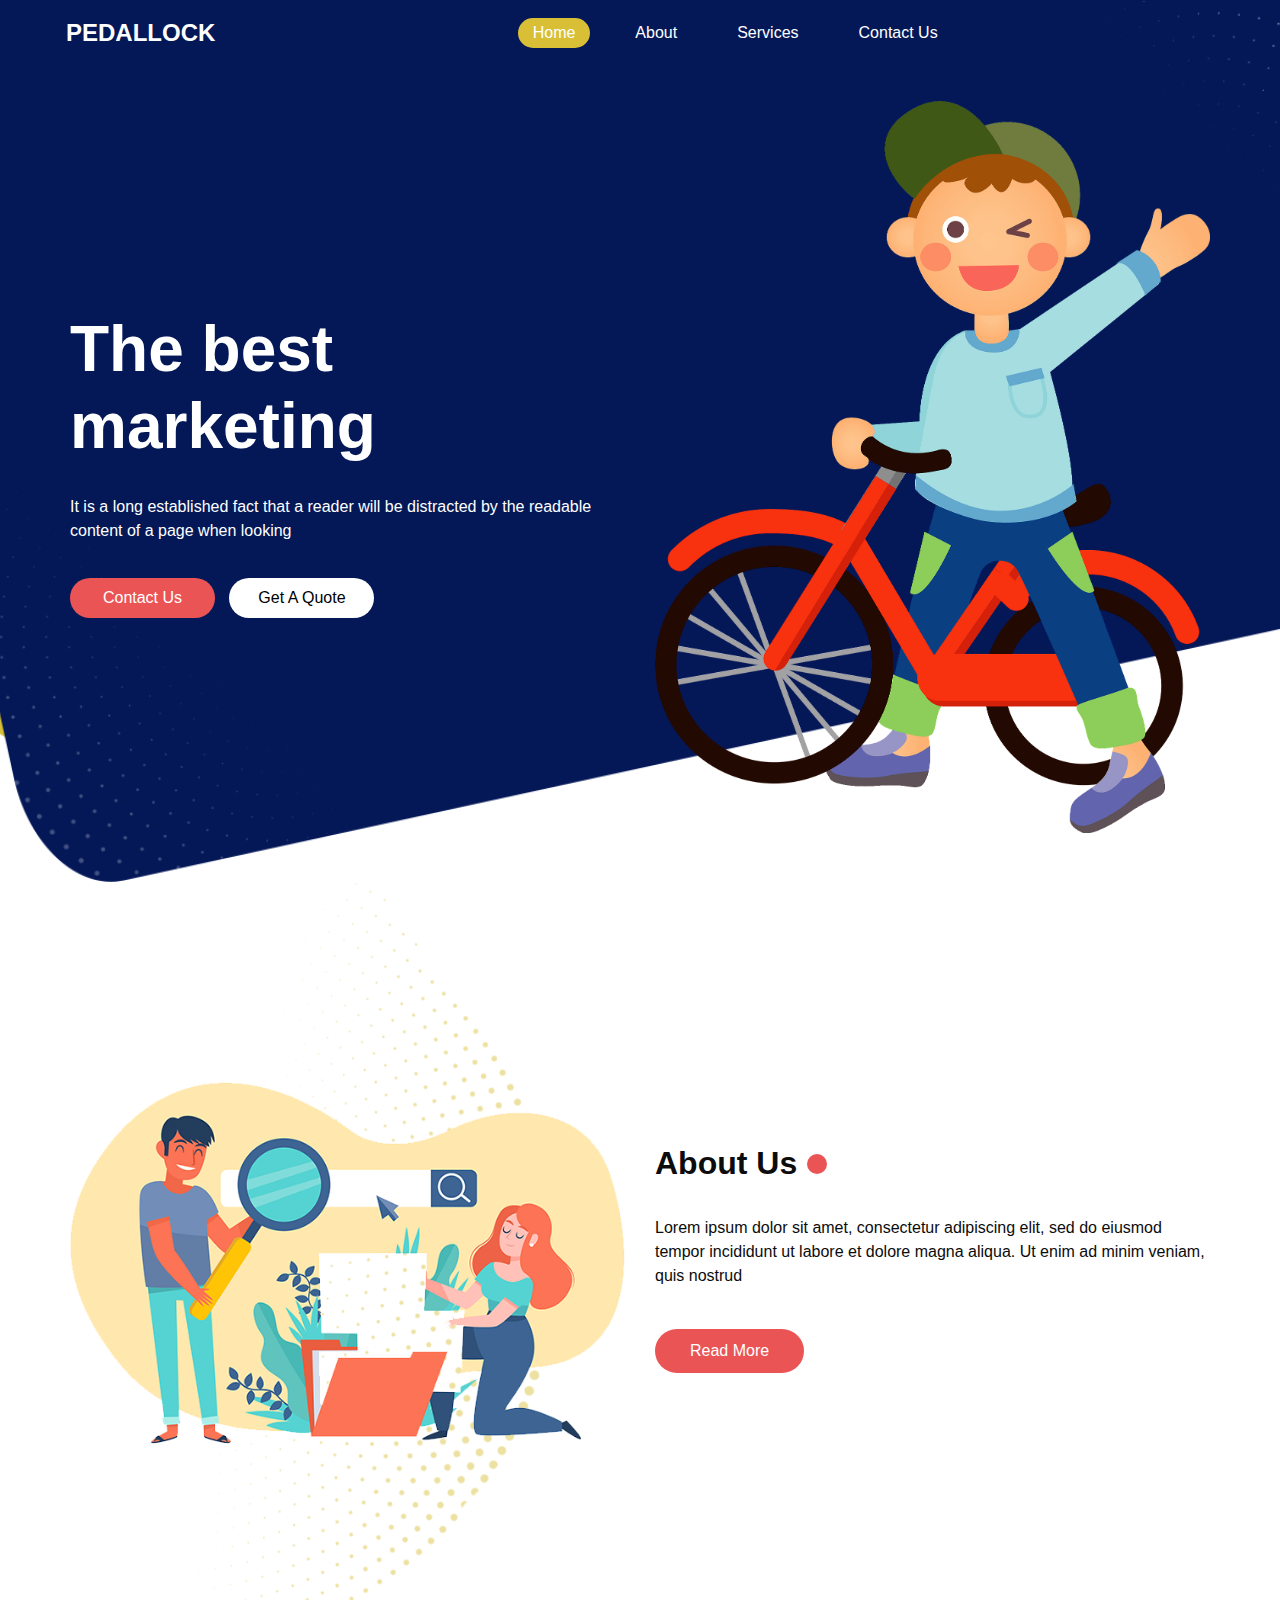
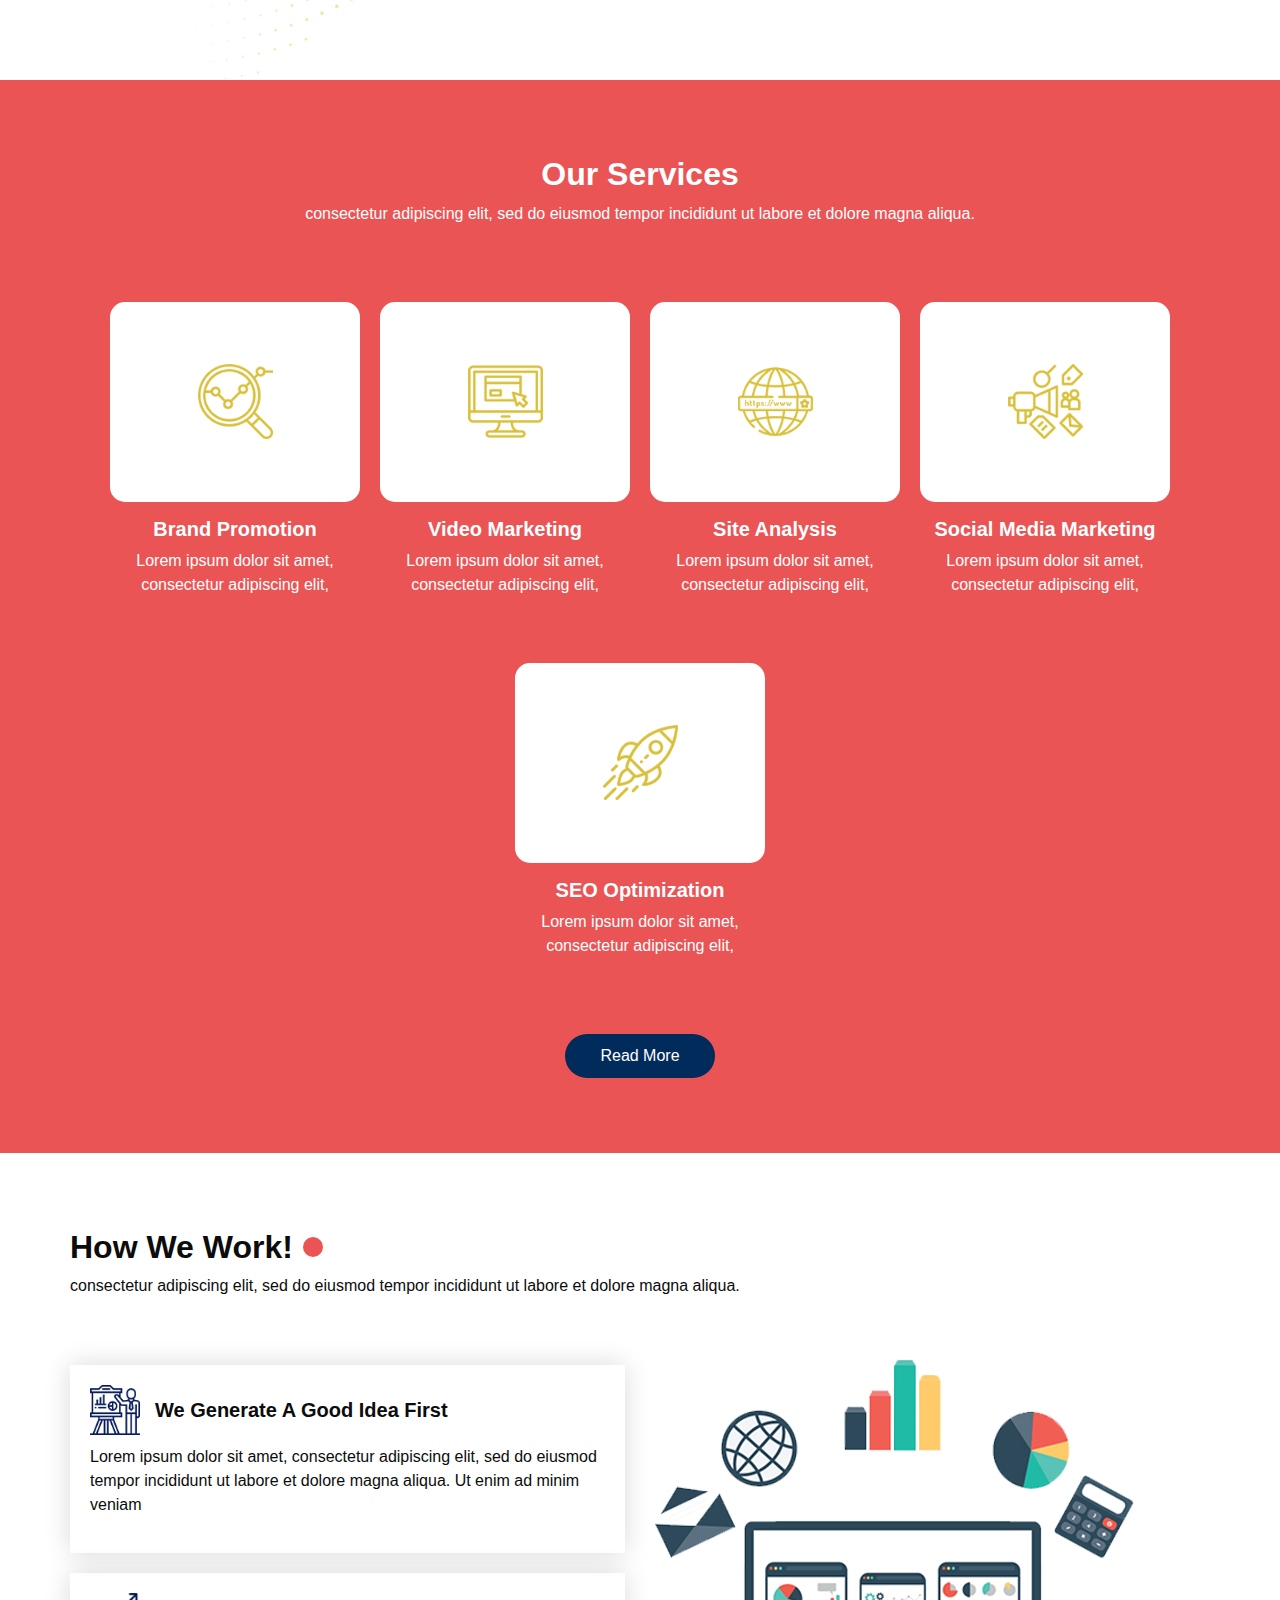
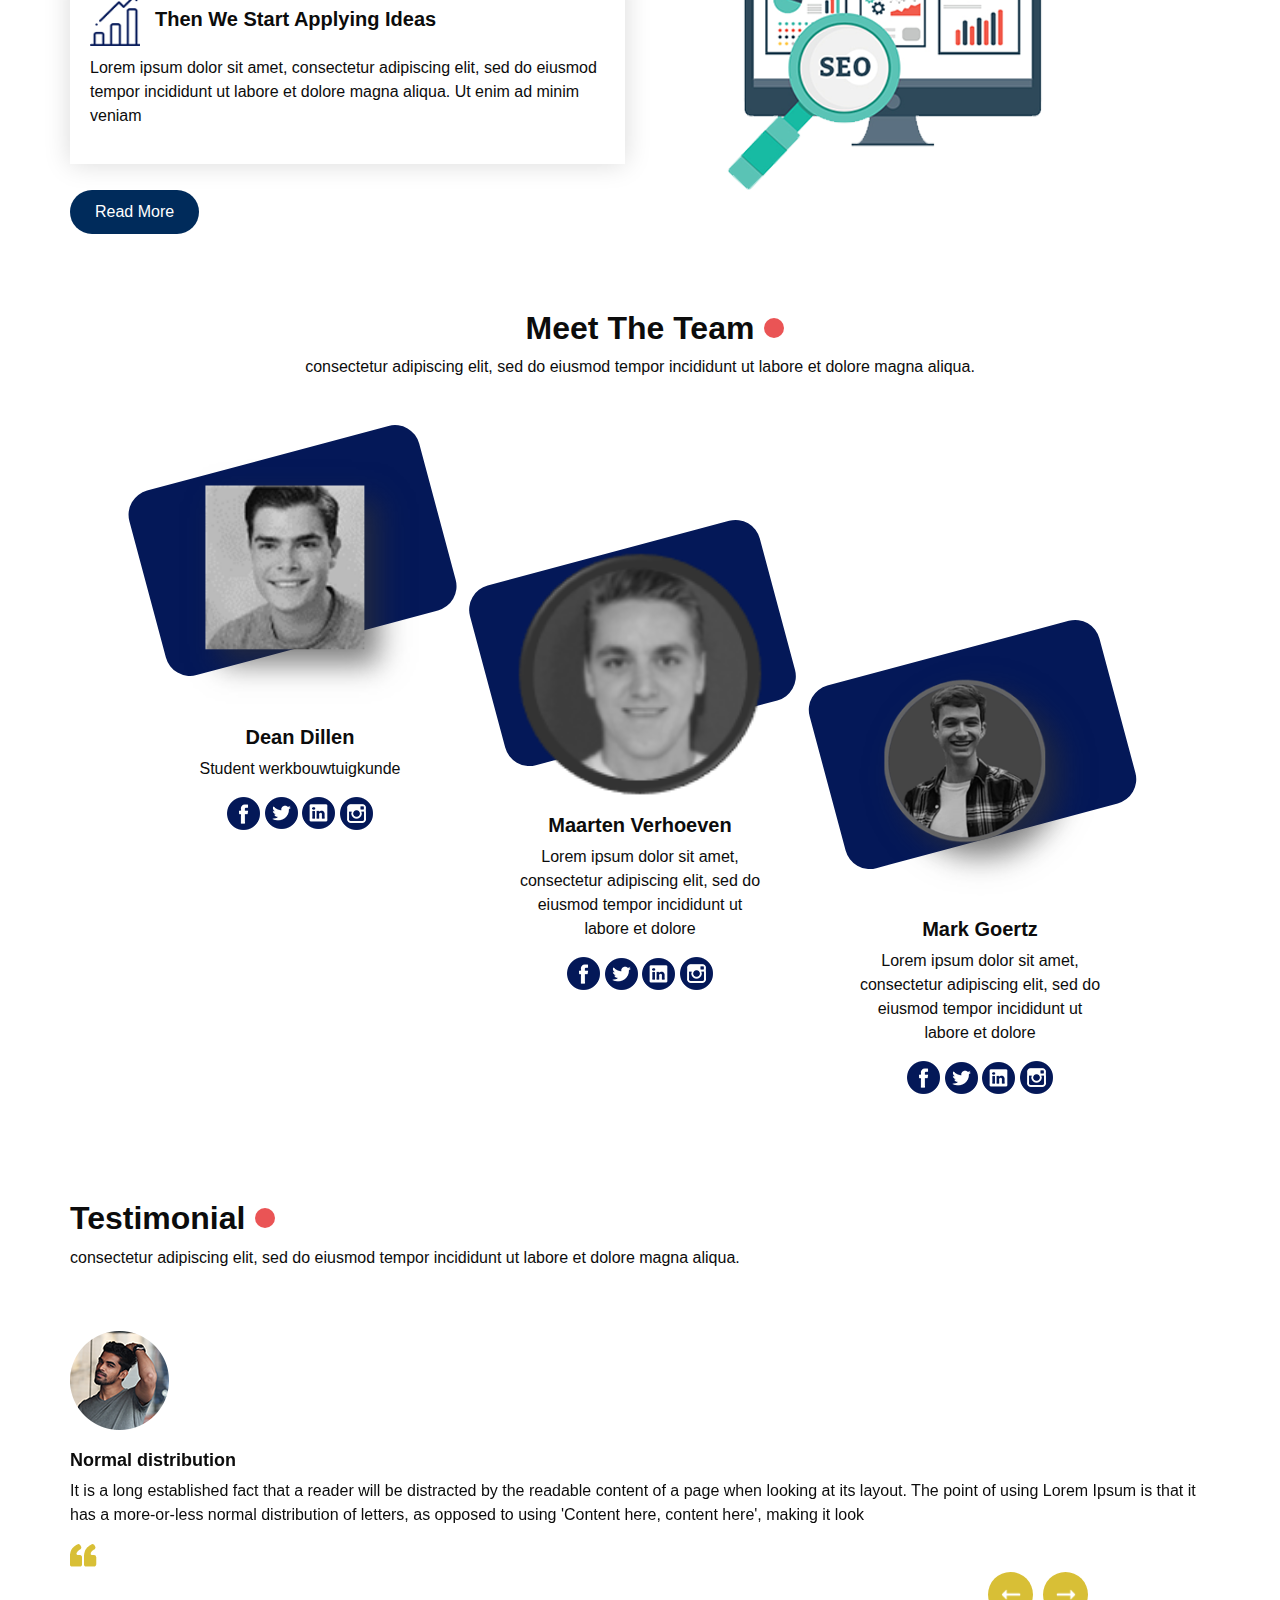
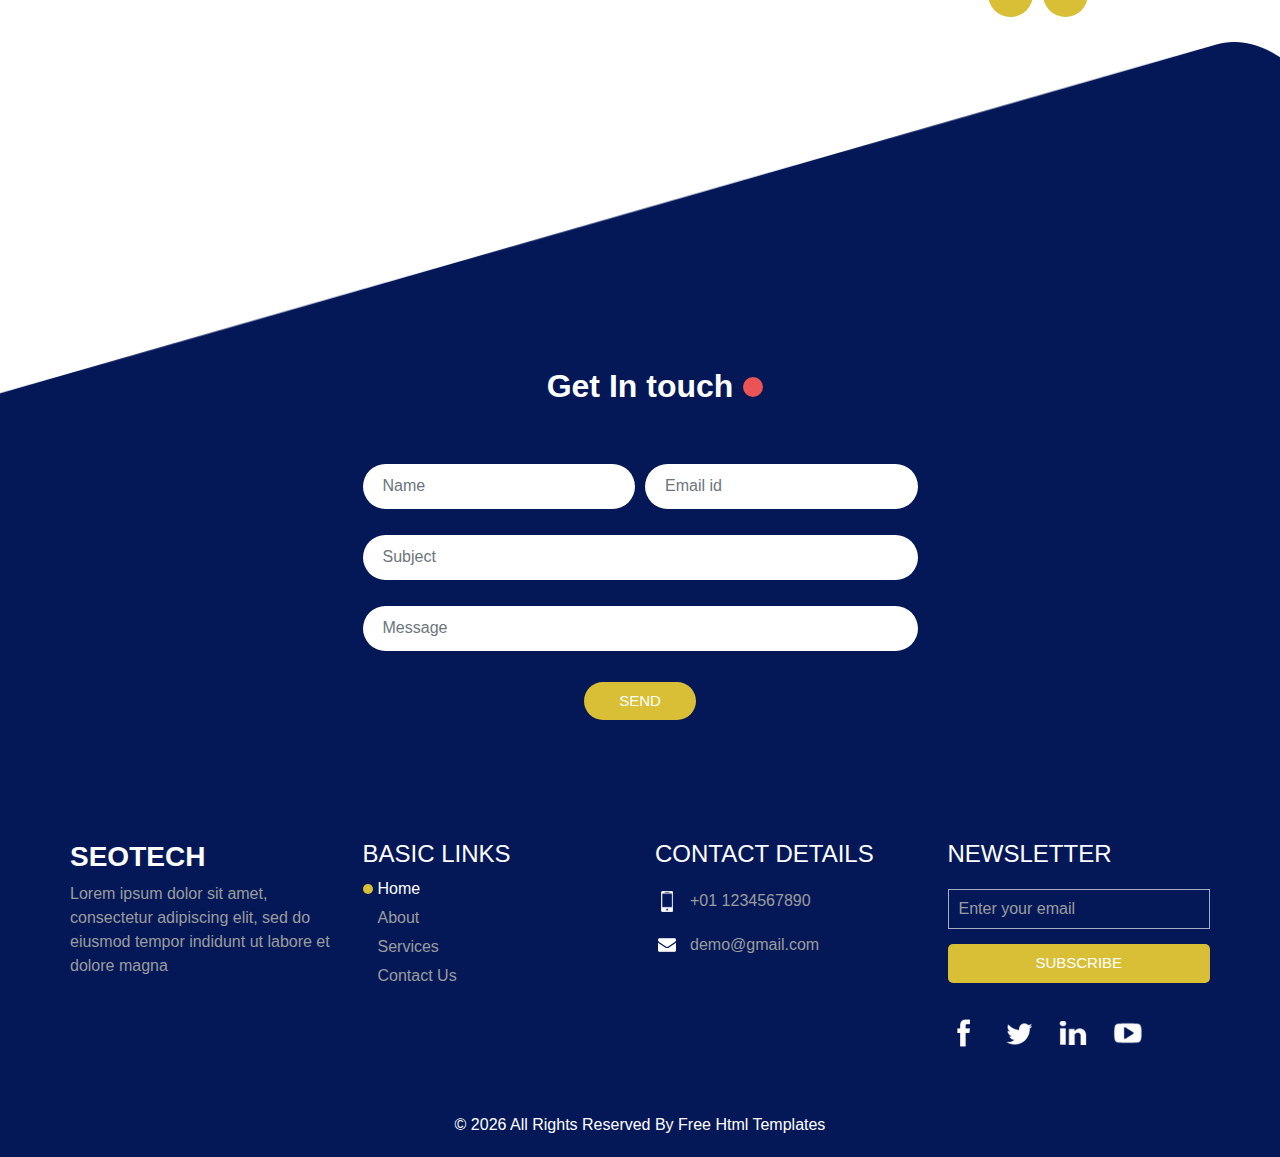
==== index.html @ 3152a501 "Initial commit" ====
<!DOCTYPE html>
<html>

<head>
  <!-- Basic -->
  <meta charset="utf-8" />
  <meta http-equiv="X-UA-Compatible" content="IE=edge" />
  <!-- Mobile Metas -->
  <meta name="viewport" content="width=device-width, initial-scale=1, shrink-to-fit=no" />
  <!-- Site Metas -->
  <meta name="keywords" content="" />
  <meta name="description" content="" />
  <meta name="author" content="" />

  <title>Smartlock</title>

  <!-- slider stylesheet -->

  <!-- bootstrap core css -->
  <link rel="stylesheet" type="text/css" href="css/bootstrap.css" />

  <!-- fonts style -->
  <!-- Custom styles for this template -->
  <link href="css/style.css" rel="stylesheet" />
  <!-- responsive style -->
  <link href="css/responsive.css" rel="stylesheet" />
</head>

<body>

  <div class="hero_area">
    <!-- header section strats -->
    <header class="header_section">
      <div class="container-fluid">
        <nav class="navbar navbar-expand-lg custom_nav-container ">
          <a class="navbar-brand" href="index.html">
            <span>
              Pedallock
            </span>
          </a>
          </a>
          <button class="navbar-toggler" type="button" data-toggle="collapse" data-target="#navbarSupportedContent"
            aria-controls="navbarSupportedContent" aria-expanded="false" aria-label="Toggle navigation">
            <span class="s-1"> </span>
            <span class="s-2"> </span>
            <span class="s-3"> </span>
          </button>

          <div class="collapse navbar-collapse" id="navbarSupportedContent">
            <div class="d-flex mx-auto flex-column flex-lg-row align-items-center">
              <ul class="navbar-nav  ">
                <li class="nav-item active">
                  <a class="nav-link" href="index.html">Home <span class="sr-only">(current)</span></a>
                </li>
                <li class="nav-item">
                  <a class="nav-link" href="about.html"> About</a>
                </li>
                <li class="nav-item">
                  <a class="nav-link" href="service.html"> Services </a>
                </li>
                <li class="nav-item">
                  <a class="nav-link" href="#contactLink">Contact Us</a>
                </li>
              </ul>
            </div>
          </div>
        </nav>
      </div>
    </header>
    <!-- end header section -->
    <!-- slider section -->
    <section class=" slider_section ">
      <div class="container">
        <div class="row">
          <div class="col-md-6 ">
            <div class="detail_box">
              <h1>
                The best marketing
              </h1>
              <p>
                It is a long established fact that a reader will be distracted by the readable content of a page
                when looking
              </p>
              <div class="btn-box">
                <a href="" class="btn-1">
                  Contact Us
                </a>
                <a href="" class="btn-2">
                  Get A Quote
                </a>
              </div>
            </div>
          </div>
          <div class="col-md-6">
            <div class="img-box">
              <img src="images/slider-img.png" alt="">
            </div>
          </div>
        </div>
      </div>
  </div>
  <div class="carousel-item ">
    <div class="container">
      <div class="row">
        <div class="col-md-6 ">
          <div class="detail_box">
            <h1>
              The best marketing
            </h1>
            <p>
              It is a long established fact that a reader will be distracted by the readable content of a page
              when looking
            </p>
            <div class="btn-box">
              <a href="" class="btn-1">
                Contact Us
              </a>
              <a href="" class="btn-2">
                Get A Quote
              </a>
            </div>
          </div>
        </div>
        <div class="col-md-6">
          <div class="img-box">
            <img src="images/slider-img.png" alt="">
          </div>
        </div>
      </div>
    </div>
  </div>
  <div class="carousel-item ">
    <div class="container">
      <div class="row">
        <div class="col-md-6 ">
          <div class="detail_box">
            <h1>
              The best marketing
            </h1>
            <p>
              It is a long established fact that a reader will be distracted by the readable content of a page
              when looking
            </p>
            <div class="btn-box">
              <a href="" class="btn-1">
                Contact Us
              </a>
              <a href="" class="btn-2">
                Get A Quote
              </a>
            </div>
          </div>
        </div>
        <div class="col-md-6">
          <div class="img-box">
            <img src="images/slider-img.png" alt="">
          </div>
        </div>
      </div>
    </div>
  </div>
  </div>
  <div class="carousel_btn-container">
    <a class="carousel-control-prev" href="#carouselExampleIndicators" role="button" data-slide="prev">
      <span class="sr-only">Previous</span>
    </a>
    <a class="carousel-control-next" href="#carouselExampleIndicators" role="button" data-slide="next">
      <span class="sr-only">Next</span>
    </a>
  </div>
  </div>
  </section>
  <!-- end slider section -->
  </div>

  <!-- about section -->

  <section class="about_section ">
    <div class="container">
      <div class="row">
        <div class="col-md-6">
          <div class="img-box">
            <img src="images/about-img2.png" alt="">
          </div>
        </div>
        <div class="col-md-6">
          <div class="detail-box">
            <div class="heading_container">
              <h2>
                About Us
              </h2>
            </div>
            <p>
              Lorem ipsum dolor sit amet, consectetur adipiscing elit, sed do eiusmod tempor incididunt ut labore et
              dolore magna aliqua. Ut enim ad minim veniam, quis nostrud
            </p>
            <a href="">
              Read More
            </a>
          </div>
        </div>
  </section>

  <!-- end about section -->


  <!-- service section -->
  <section class="service_section layout_padding">
    <div class="container-fluid">
      <div class="heading_container">
        <h2>
          Our Services
        </h2>
        <p>
          consectetur adipiscing elit, sed do eiusmod tempor incididunt ut labore et dolore magna aliqua.
        </p>
      </div>

      <div class="service_container">
        <div class="box">
          <div class="img-box">
            <img src="images/s-1.png" alt="">
          </div>
          <div class="detail-box">
            <h5>
              Brand Promotion
            </h5>
            <p>
              Lorem ipsum dolor sit amet, consectetur adipiscing elit,
            </p>
          </div>
        </div>
        <div class="box">
          <div class="img-box">
            <img src="images/s-2.png" alt="">
          </div>
          <div class="detail-box">
            <h5>
              Video Marketing

            </h5>
            <p>
              Lorem ipsum dolor sit amet, consectetur adipiscing elit,
            </p>
          </div>
        </div>
        <div class="box">
          <div class="img-box">
            <img src="images/s-3.png" alt="">
          </div>
          <div class="detail-box">
            <h5>
              Site Analysis
            </h5>
            <p>
              Lorem ipsum dolor sit amet, consectetur adipiscing elit,
            </p>
          </div>
        </div>
        <div class="box">
          <div class="img-box">
            <img src="images/s-4.png" alt="">
          </div>
          <div class="detail-box">
            <h5>
              Social Media Marketing
            </h5>
            <p>
              Lorem ipsum dolor sit amet, consectetur adipiscing elit,
            </p>
          </div>
        </div>
        <div class="box">
          <div class="img-box">
            <img src="images/s-5.png" alt="">
          </div>
          <div class="detail-box">
            <h5>
              SEO Optimization
            </h5>
            <p>
              Lorem ipsum dolor sit amet, consectetur adipiscing elit,
            </p>
          </div>
        </div>
      </div>
      <div class="btn-box">
        <a href="">
          Read More
        </a>
      </div>
    </div>
  </section>
  <!-- end service section -->

  <!-- work section -->

  <section class="work_section layout_padding">
    <div class="container">
      <div class="heading_container">
        <h2>
          How We Work!
        </h2>
        <p>
          consectetur adipiscing elit, sed do eiusmod tempor incididunt ut labore et dolore magna aliqua.
        </p>
      </div>
      <div class="row">
        <div class="col-md-6">
          <div class="detail_container">
            <div class="box b-1">
              <div class="top-box">
                <div class="icon-box">
                  <img src="images/work-i1.png" alt="">
                </div>
                <h5>
                  We Generate A Good Idea First
                </h5>
              </div>
              <div class="bottom-box">
                <p>
                  Lorem ipsum dolor sit amet, consectetur adipiscing elit, sed do eiusmod tempor incididunt ut labore et
                  dolore magna aliqua. Ut enim ad minim veniam
                </p>
              </div>
            </div>
            <div class="box b-1">
              <div class="top-box">
                <div class="icon-box">
                  <img src="images/work-i2.png" alt="">
                </div>
                <h5>
                  Then We Start Applying Ideas
                </h5>
              </div>
              <div class="bottom-box">
                <p>
                  Lorem ipsum dolor sit amet, consectetur adipiscing elit, sed do eiusmod tempor incididunt ut labore et
                  dolore magna aliqua. Ut enim ad minim veniam
                </p>
              </div>
            </div>
          </div>
        </div>
        <div class="col-md-6">
          <div class="img-box">
            <img src="images/work-img.png" alt="">
          </div>
        </div>
      </div>

      <div class="btn-box">
        <a href="">
          Read More
        </a>
      </div>
    </div>
  </section>
  <!-- end work section -->

  <!-- team section -->

  <section class="team_section layout_padding2-bottom">
    <div class="container">
      <div class="heading_container">
        <h2>
          Meet The Team
        </h2>
        <p>
          consectetur adipiscing elit, sed do eiusmod tempor incididunt ut labore et dolore magna aliqua.
        </p>
      </div>
    </div>
    <div class="team_container">
      <div class="box b-1">
        <div class="img-box">
          <img src="images/t-1.png" alt="">
        </div>
        <div class="detail-box">
          <h5>
            Dean Dillen
          </h5>
          <p>
            Student werkbouwtuigkunde
          </p>
          <div class="social_box">
            <a href="">
              <img src="images/fb.png" alt="">
            </a>
            <a href="">
              <img src="images/twitter.png" alt="">
            </a>
            <a href="">
              <img src="images/linkedin.png" alt="">
            </a>
            <a href="">
              <img src="images/insta.png" alt="">
            </a>
          </div>
        </div>
      </div>
      <div class="box b-2">
        <div class="img-box">
          <img src="images/t-2.png" alt="">
        </div>
        <div class="detail-box">
          <h5>
            Maarten Verhoeven
          </h5>
          <p>
            Lorem ipsum dolor sit amet, consectetur adipiscing elit, sed do eiusmod tempor incididunt ut labore et
            dolore
          </p>
          <div class="social_box">
            <a href="">
              <img src="images/fb.png" alt="">
            </a>
            <a href="">
              <img src="images/twitter.png" alt="">
            </a>
            <a href="">
              <img src="images/linkedin.png" alt="">
            </a>
            <a href="">
              <img src="images/insta.png" alt="">
            </a>
          </div>
        </div>
      </div>
      <div class="box b-3">
        <div class="img-box">
          <img src="images/t-3.png" alt="">
        </div>
        <div class="detail-box">
          <h5>
            Mark Goertz
          </h5>
          <p>
            Lorem ipsum dolor sit amet, consectetur adipiscing elit, sed do eiusmod tempor incididunt ut labore et
            dolore
          </p>
          <div class="social_box">
            <a href="">
              <img src="images/fb.png" alt="">
            </a>
            <a href="">
              <img src="images/twitter.png" alt="">
            </a>
            <a href="">
              <img src="images/linkedin.png" alt="">
            </a>
            <a href="">
              <img src="images/insta.png" alt="">
            </a>
          </div>
        </div>
      </div>
    </div>
  </section>

  <!-- end team section -->

  <!-- client section -->

  <section class="client_section layout_padding-bottom">
    <div class="container">
      <div class="heading_container">
        <h2>
          Testimonial
        </h2>
        <p>
          consectetur adipiscing elit, sed do eiusmod tempor incididunt ut labore et dolore magna aliqua.
        </p>
      </div>
    </div>
    <div id="carouselExampleControls" class="carousel slide" data-ride="carousel">
      <div class="carousel-inner">
        <div class="carousel-item active">
          <div class="container">
            <div class="box">
              <div class="img-box">
                <img src="images/client.png" alt="">
              </div>
              <div class="detail-box">
                <h6>
                  Normal distribution
                </h6>
                <p>
                  It is a long established fact that a reader will be distracted by the readable content of a page when
                  looking at its layout. The point of using Lorem Ipsum is that it has a more-or-less normal
                  distribution of
                  letters, as opposed to using 'Content here, content here', making it look
                </p>
                <img src="images/quote.png" alt="">
              </div>
            </div>
          </div>
        </div>
        <div class="carousel-item">
          <div class="container">
            <div class="box">
              <div class="img-box">
                <img src="images/client.png" alt="">
              </div>
              <div class="detail-box">
                <h6>
                  Normal distribution
                </h6>
                <p>
                  It is a long established fact that a reader will be distracted by the readable content of a page when
                  looking at its layout. The point of using Lorem Ipsum is that it has a more-or-less normal
                  distribution of
                  letters, as opposed to using 'Content here, content here', making it look
                </p>
                <img src="images/quote.png" alt="">
              </div>
            </div>
          </div>
        </div>
        <div class="carousel-item">
          <div class="container">
            <div class="box">
              <div class="img-box">
                <img src="images/client.png" alt="">
              </div>
              <div class="detail-box">
                <h6>
                  Normal distribution
                </h6>
                <p>
                  It is a long established fact that a reader will be distracted by the readable content of a page when
                  looking at its layout. The point of using Lorem Ipsum is that it has a more-or-less normal
                  distribution of
                  letters, as opposed to using 'Content here, content here', making it look
                </p>
                <img src="images/quote.png" alt="">
              </div>
            </div>
          </div>
        </div>
      </div>
      <div class="carousel_btn-container">
        <a class="carousel-control-prev" href="#carouselExampleControls" role="button" data-slide="prev">
          <span class="sr-only">Previous</span>
        </a>
        <a class="carousel-control-next" href="#carouselExampleControls" role="button" data-slide="next">
          <span class="sr-only">Next</span>
        </a>
      </div>
    </div>

  </section>

  <!-- end client section -->

  <div class="footer_bg">

    <!-- contact section -->
    <section class="contact_section layout_padding" id="contactLink">
      <div class="container">
        <div class="heading_container">
          <h2>
            Get In touch
          </h2>
        </div>
      </div>
      <div class="container">
        <div class="row">
          <div class="col-lg-6 col-md-8 mx-auto">
            <form>
              <div class="form-row">
                <div class="form-group col-md-6">
                  <input type="text" class="form-control" id="inputName4" placeholder="Name ">
                </div>
                <div class="form-group col-md-6">
                  <input type="email" class="form-control" id="inputEmail4" placeholder="Email id">
                </div>

              </div>
              <div class="form-row">
                <div class="form-group col">
                  <input type="text" class="form-control" id="inputSubject4" placeholder="Subject">
                </div>
              </div>
              <div class="form-group">
                <input type="text" class="form-control" id="inputMessage" placeholder="Message">
              </div>
              <div class="d-flex justify-content-center">
                <button type="submit" class="">Send</button>
              </div>
            </form>
          </div>
        </div>
      </div>
    </section>


    <!-- end contact section -->



    <!-- info section -->
    <section class="info_section layout_padding2">
      <div class="container">
        <div class="row">
          <div class="col-md-3">
            <div class="info_logo">
              <h3>
                Seotech
              </h3>
              <p>
                Lorem ipsum dolor sit amet, consectetur adipiscing elit, sed do eiusmod tempor indidunt ut labore et
                dolore magna
              </p>
            </div>
          </div>
          <div class="col-md-3">
            <div class="info_links">
              <h4>
                BASIC LINKS
              </h4>
              <ul class="  ">
                <li class=" active">
                  <a class="" href="index.html">Home <span class="sr-only">(current)</span></a>
                </li>
                <li class="">
                  <a class="" href="about.html"> About</a>
                </li>
                <li class="">
                  <a class="" href="service.html"> Services </a>
                </li>
                <li class="">
                  <a class="" href="#contactLink">Contact Us</a>
                </li>
              </ul>
            </div>
          </div>
          <div class="col-md-3">
            <div class="info_contact">
              <h4>
                CONTACT DETAILS
              </h4>
              <a href="">
                <div class="img-box">
                  <img src="images/telephone-white.png" width="12px" alt="">
                </div>
                <p>
                  +01 1234567890
                </p>
              </a>
              <a href="">
                <div class="img-box">
                  <img src="images/envelope-white.png" width="18px" alt="">
                </div>
                <p>
                  demo@gmail.com
                </p>
              </a>
            </div>
          </div>
          <div class="col-md-3">
            <div class="info_form ">
              <h4>
                NEWSLETTER
              </h4>
              <form action="">
                <input type="email" placeholder="Enter your email">
                <button>
                  Subscribe
                </button>
              </form>
              <div class="social_box">
                <a href="">
                  <img src="images/info-fb.png" alt="">
                </a>
                <a href="">
                  <img src="images/info-twitter.png" alt="">
                </a>
                <a href="">
                  <img src="images/info-linkedin.png" alt="">
                </a>
                <a href="">
                  <img src="images/info-youtube.png" alt="">
                </a>
              </div>
            </div>
          </div>
        </div>
      </div>
    </section>

    <!-- end info_section -->


    <!-- footer section -->
    <section class="container-fluid footer_section">
      <div class="container">
        <p>
          &copy; <span id="displayYear"></span> All Rights Reserved By
          <a href="https://html.design/">Free Html Templates</a>
        </p>
      </div>
    </section>
    <!-- footer section -->

  </div>

  <script type="text/javascript" src="js/jquery-3.4.1.min.js"></script>
  <script type="text/javascript" src="js/bootstrap.js"></script>
  <script type="text/javascript" src="js/custom.js"></script>

</body>

</html>
---- css/style.css ----
html {
  scroll-behavior: smooth;
}


body {
  font-family: "Poppins", sans-serif;
  color: #0c0c0c;
  background-color: #ffffff;
}

.layout_padding {
  padding: 75px 0;
}

.layout_padding2 {
  padding: 45px 0;
}

.layout_padding2-top {
  padding-top: 45pFx;
}

.layout_padding2-bottom {
  padding-bottom: 45px;
}

.layout_padding-top {
  padding-top: 75px;
}

.layout_padding-bottom {
  padding-bottom: 75px;
}

.heading_container {
  display: -webkit-box;
  display: -ms-flexbox;
  display: flex;
  -webkit-box-orient: vertical;
  -webkit-box-direction: normal;
      -ms-flex-direction: column;
          flex-direction: column;
  -webkit-box-align: start;
      -ms-flex-align: start;
          align-items: flex-start;
}

.heading_container h2 {
  position: relative;
  font-weight: bold;
}

.heading_container h2::before {
  content: "";
  position: absolute;
  width: 20px;
  height: 20px;
  background-color: #EA5455;
  top: 50%;
  right: -30px;
  border-radius: 100%;
  -webkit-transform: translateY(-50%);
          transform: translateY(-50%);
}

/*header section*/
.hero_area {
  height: 98vh;
  position: relative;
  background-image: url(../images/hero-bg.png);
  background-size: cover;
  background-position: bottom;
}

.sub_page .hero_area {
  height: auto;
  background: none;
  background-color: #041858;
}

.sub_page .footer_bg {
  background: none;
  background-color: #041858;
  padding-top: 45px;
}

.header_section .container-fluid {
  padding-right: 25px;
  padding-left: 25px;
}

.header_section .nav_container {
  margin: 0 auto;
}

.custom_nav-container .navbar-nav .nav-item .nav-link {
  padding: 3px 15px;
  margin: 10px 15px;
  color: #ffffff;
  text-align: center;
  border-radius: 20px;
}

.custom_nav-container .navbar-nav .nav-item.active .nav-link, .custom_nav-container .navbar-nav .nav-item:hover .nav-link {
  background-color: #d8bf36;
}

a,
a:hover,
a:focus {
  text-decoration: none;
}

a:hover,
a:focus {
  color: initial;
}

.btn,
.btn:focus {
  outline: none !important;
  -webkit-box-shadow: none;
          box-shadow: none;
}

.custom_nav-container .nav_search-btn {
  background-image: url(../images/search-icon.png);
  background-size: 22px;
  background-repeat: no-repeat;
  background-position-y: 7px;
  width: 35px;
  height: 35px;
  padding: 0;
  border: none;
}

.navbar-brand {
  margin-left: 25px;
}

.navbar-brand span {
  font-size: 24px;
  font-weight: 700;
  color: #ffffff;
  text-transform: uppercase;
}

.custom_nav-container {
  z-index: 99999;
}

.navbar-expand-lg .navbar-collapse {
  -webkit-box-align: end;
      -ms-flex-align: end;
          align-items: flex-end;
}

.custom_nav-container .navbar-toggler {
  outline: none;
}

.custom_nav-container .navbar-toggler {
  padding: 0;
  width: 37px;
  height: 42px;
}

.custom_nav-container .navbar-toggler span {
  display: block;
  width: 35px;
  height: 4px;
  background-color: #ffffff;
  margin: 7px 0;
  -webkit-transition: all .3s;
  transition: all .3s;
}

.custom_nav-container .navbar-toggler[aria-expanded="true"] .s-1 {
  -webkit-transform: rotate(45deg);
          transform: rotate(45deg);
  margin: 0;
  margin-bottom: -4px;
}

.custom_nav-container .navbar-toggler[aria-expanded="true"] .s-2 {
  display: none;
}

.custom_nav-container .navbar-toggler[aria-expanded="true"] .s-3 {
  -webkit-transform: rotate(-45deg);
          transform: rotate(-45deg);
  margin: 0;
  margin-top: -4px;
}

.custom_nav-container .navbar-toggler[aria-expanded="false"] .s-1,
.custom_nav-container .navbar-toggler[aria-expanded="false"] .s-2,
.custom_nav-container .navbar-toggler[aria-expanded="false"] .s-3 {
  -webkit-transform: none;
          transform: none;
}

.quote_btn-container {
  display: -webkit-box;
  display: -ms-flexbox;
  display: flex;
  -webkit-box-align: center;
      -ms-flex-align: center;
          align-items: center;
}

.quote_btn-container a {
  color: #ffffff;
  margin-right: 25px;
}

.quote_btn-container a img {
  width: 15px;
  margin: 0 25px;
}

/*end header section*/
/* slider section */
.slider_section {
  height: calc(100% - 80px);
  display: -webkit-box;
  display: -ms-flexbox;
  display: flex;
  -webkit-box-align: center;
      -ms-flex-align: center;
          align-items: center;
  position: relative;
  z-index: 2;
  color: #3b3a3a;
}

.slider_section .row {
  -webkit-box-align: center;
      -ms-flex-align: center;
          align-items: center;
}

.slider_section div#carouselExampleIndicators {
  width: 100%;
  position: unset;
}

.slider_section .detail_box {
  color: #ffffff;
}

.slider_section .detail_box h1 {
  font-size: 4rem;
  font-weight: bold;
  margin-bottom: 30px;
}

.slider_section .detail_box .btn-box {
  margin: 30px -5px 0 -5px;
}

.slider_section .detail_box .btn-box a {
  width: 145px;
  text-align: center;
  margin: 5px;
}

.slider_section .detail_box .btn-box a.btn-1 {
  display: inline-block;
  padding: 8px 0;
  background-color: #EA5455;
  color: #ffffff;
  border-radius: 30px;
}

.slider_section .detail_box .btn-box a.btn-1:hover {
  background-color: #EA5455;
}

.slider_section .detail_box .btn-box a.btn-2 {
  display: inline-block;
  padding: 8px 0;
  background-color: #ffffff;
  color: #000000;
  border-radius: 30px;
}

.slider_section .detail_box .btn-box a.btn-2:hover {
  background-color: white;
}

.slider_section .img-box img {
  width: 100%;
}

.slider_section .slider_number-container {
  position: absolute;
  top: 8%;
  left: 10%;
  display: -webkit-box;
  display: -ms-flexbox;
  display: flex;
}

.slider_section .carousel_btn-container {
  width: 95px;
  position: absolute;
  bottom: 9%;
  display: -webkit-box;
  display: -ms-flexbox;
  display: flex;
  -webkit-box-pack: justify;
      -ms-flex-pack: justify;
          justify-content: space-between;
  right: 50%;
  z-index: 999;
  -webkit-transform: translateX(50%);
          transform: translateX(50%);
}

.slider_section .carousel_btn-container .carousel-control-prev,
.slider_section .carousel_btn-container .carousel-control-next {
  position: relative;
  width: 45px;
  height: 45px;
  border: none;
  border-radius: 100%;
  opacity: 1;
  background-repeat: no-repeat;
  background-size: 8px;
  background-position: center;
  background-color: #EA5455;
}

.slider_section .carousel_btn-container .carousel-control-prev:hover,
.slider_section .carousel_btn-container .carousel-control-next:hover {
  background-color: #041858;
}

.slider_section .carousel_btn-container .carousel-control-prev {
  background-image: url(../images/left-angle.png);
}

.slider_section .carousel_btn-container .carousel-control-next {
  background-image: url(../images/right-angle.png);
  -webkit-transform: translateY(-10px);
          transform: translateY(-10px);
}

.about_section .row {
  -webkit-box-align: center;
      -ms-flex-align: center;
          align-items: center;
}

.about_section .img-box img {
  max-width: 100%;
}

.about_section .detail-box p {
  margin-top: 25px;
}

.about_section .detail-box a {
  display: inline-block;
  padding: 10px 35px;
  background-color: #EA5455;
  color: #ffffff;
  border-radius: 30px;
  margin: 25px 0 45px 0;
}

.about_section .detail-box a:hover {
  background-color: #002B5B;
}

.service_section {
  background-color: #EA5455;
  color: #ffffff;
  text-align: center;
}

.service_section .heading_container {
  -webkit-box-align: center;
      -ms-flex-align: center;
          align-items: center;
}

.service_section .service_container {
  display: -webkit-box;
  display: -ms-flexbox;
  display: flex;
  -webkit-box-pack: center;
      -ms-flex-pack: center;
          justify-content: center;
  padding: 35px 60px;
  -ms-flex-wrap: wrap;
      flex-wrap: wrap;
}

.service_section .service_container .box {
  margin: 25px 10px;
  min-width: 200px;
  width: 250px;
}

.service_section .service_container .box .img-box {
  display: -webkit-box;
  display: -ms-flexbox;
  display: flex;
  -webkit-box-pack: center;
      -ms-flex-pack: center;
          justify-content: center;
  -webkit-box-align: center;
      -ms-flex-align: center;
          align-items: center;
  height: 200px;
  background-color: #ffffff;
  border-radius: 15px;
}

.service_section .service_container .box .img-box img {
  width: 75px;
}

.service_section .service_container .box .detail-box {
  margin-top: 15px;
}

.service_section .service_container .box .detail-box h5 {
  font-weight: bold;
  position: relative;
}

.service_section .btn-box {
  display: -webkit-box;
  display: -ms-flexbox;
  display: flex;
  -webkit-box-pack: center;
      -ms-flex-pack: center;
          justify-content: center;
}

.service_section .btn-box a {
  display: inline-block;
  padding: 10px 35px;
  background-color: #002B5B;
  color: #ffffff;
  border-radius: 30px;
}

.service_section .btn-box a:hover {
  background-color: #002B5B;
}

.work_section .heading_container {
  margin-bottom: 45px;
}

.work_section .row {
  -webkit-box-align: center;
      -ms-flex-align: center;
          align-items: center;
}

.work_section .detail_container .box {
  margin-bottom: 20px;
  padding: 20px;
  -webkit-box-shadow: 0 0 25px 0 rgba(0, 0, 0, 0.15);
          box-shadow: 0 0 25px 0 rgba(0, 0, 0, 0.15);
}

.work_section .detail_container .box .top-box {
  display: -webkit-box;
  display: -ms-flexbox;
  display: flex;
  -webkit-box-align: center;
      -ms-flex-align: center;
          align-items: center;
}

.work_section .detail_container .box .top-box .icon-box {
  width: 50px;
  margin-right: 15px;
}

.work_section .detail_container .box .top-box .icon-box img {
  width: 100%;
}

.work_section .detail_container .box .top-box h5 {
  font-weight: 600;
  margin: 0;
}

.work_section .detail_container .box .bottom-box {
  margin-top: 10px;
}

.work_section .img-box img {
  max-width: 100%;
}

.work_section .btn-box {
  display: -webkit-box;
  display: -ms-flexbox;
  display: flex;
}

.work_section .btn-box a {
  display: inline-block;
  padding: 10px 25px;
  background-color: #002B5B;
  color: #ffffff;
  border-radius: 30px;
}

.work_section .btn-box a:hover {
  background-color: #EA5455;
}

.team_section {
  text-align: center;
}

.team_section .heading_container {
  -webkit-box-align: center;
      -ms-flex-align: center;
          align-items: center;
}

.team_section .team_container {
  display: -webkit-box;
  display: -ms-flexbox;
  display: flex;
  -webkit-box-pack: center;
      -ms-flex-pack: center;
          justify-content: center;
  padding: 25px 65px;
  -ms-flex-wrap: wrap;
      flex-wrap: wrap;
}

.team_section .team_container .box {
  margin: 35px 45px;
  min-width: 200px;
  width: 250px;
}

.team_section .team_container .box .img-box {
  display: -webkit-box;
  display: -ms-flexbox;
  display: flex;
  -webkit-box-pack: center;
      -ms-flex-pack: center;
          justify-content: center;
  -webkit-box-align: center;
      -ms-flex-align: center;
          align-items: center;
  border-radius: 15px;
  position: relative;
}

.team_section .team_container .box .img-box img {
  width: 100%;
}

.team_section .team_container .box .img-box::before {
  content: "";
  position: absolute;
  z-index: -1;
  top: 0;
  left: 50%;
  width: 120%;
  height: 75%;
  border-radius: 25px;
  -webkit-transform: translateX(-52.5%) rotate(-15deg);
          transform: translateX(-52.5%) rotate(-15deg);
  background-color: #041858;
}

.team_section .team_container .box .detail-box {
  margin-top: 15px;
}

.team_section .team_container .box .detail-box h5 {
  font-weight: bold;
  position: relative;
}

.team_section .team_container .box.b-2 {
  margin-top: 130px;
}

.team_section .team_container .box.b-3 {
  margin-top: 230px;
}

.team_section .btn-box {
  display: -webkit-box;
  display: -ms-flexbox;
  display: flex;
  -webkit-box-pack: center;
      -ms-flex-pack: center;
          justify-content: center;
}

.team_section .btn-box a {
  display: inline-block;
  padding: 10px 35px;
  background-color: #d8bf36;
  color: #ffffff;
  border-radius: 30px;
}

.team_section .btn-box a:hover {
  background-color: #e0cd61;
}

.client_section .box {
  display: -webkit-box;
  display: -ms-flexbox;
  display: flex;
  -webkit-box-orient: vertical;
  -webkit-box-direction: normal;
      -ms-flex-direction: column;
          flex-direction: column;
  margin-top: 45px;
}

.client_section .box .img-box img {
  max-width: 100%;
}

.client_section .box .detail-box {
  margin-top: 20px;
}

.client_section .box .detail-box h6 {
  font-size: 18px;
  font-weight: bold;
}

.client_section .carousel_btn-container {
  width: 100px;
  position: absolute;
  bottom: -50px;
  display: -webkit-box;
  display: -ms-flexbox;
  display: flex;
  -webkit-box-pack: justify;
      -ms-flex-pack: justify;
          justify-content: space-between;
  right: 15%;
  z-index: 999;
}

.client_section .carousel_btn-container .carousel-control-prev,
.client_section .carousel_btn-container .carousel-control-next {
  position: relative;
  width: 45px;
  height: 45px;
  border: none;
  border-radius: 100%;
  opacity: 1;
  background-repeat: no-repeat;
  background-size: 20px;
  background-position: center;
  background-color: #d8bf36;
}

.client_section .carousel_btn-container .carousel-control-prev:hover,
.client_section .carousel_btn-container .carousel-control-next:hover {
  background-color: #041858;
}

.client_section .carousel_btn-container .carousel-control-prev {
  background-image: url(../images/prev-white.png);
}

.client_section .carousel_btn-container .carousel-control-next {
  background-image: url(../images/next-white.png);
}

.footer_bg {
  background-image: url(../images/footer-bg.png);
  background-size: cover;
  background-position: right top;
  padding-top: 250px;
}

.contact_section {
  color: #ffffff;
}

.contact_section .heading_container {
  -webkit-box-align: center;
      -ms-flex-align: center;
          align-items: center;
  margin-bottom: 45px;
}

.contact_section form .form-control {
  border: none;
  background-color: #ffffff;
  outline: none;
  -webkit-box-shadow: none;
          box-shadow: none;
  border-radius: 30px;
  padding-left: 20px;
  height: 45px;
  margin: 5px 0;
}

.contact_section button {
  display: inline-block;
  padding: 8px 35px;
  background-color: #d8bf36;
  color: #ffffff;
  border-radius: 30px;
  text-transform: uppercase;
  border: none;
  -webkit-box-shadow: none;
          box-shadow: none;
  outline: none;
  margin-top: 15px;
  font-size: 15px;
}

.contact_section button:hover {
  background-color: #e0cd61;
}

.info_section {
  color: #ffffff;
}

.info_section p {
  color: #9c9c9c;
}

.info_section .info_logo h3 {
  text-transform: uppercase;
  font-weight: bold;
}

.info_section h5 {
  margin-bottom: 25px;
  font-size: 24px;
}

.info_section .info_contact .img-box {
  width: 35px;
  display: -webkit-box;
  display: -ms-flexbox;
  display: flex;
  -webkit-box-pack: center;
      -ms-flex-pack: center;
          justify-content: center;
}

.info_section .info_contact p {
  margin: 0;
}

.info_section .info_contact a {
  display: -webkit-box;
  display: -ms-flexbox;
  display: flex;
  -webkit-box-align: center;
      -ms-flex-align: center;
          align-items: center;
  margin: 20px 0;
}

.info_section .info_contact a p {
  color: #9c9c9c;
}

.info_section .info_contact a:hover p {
  color: #ffffff;
}

.info_section .info_contact a img {
  height: auto;
  margin-right: 12px;
}

.info_section .info_links ul {
  padding-left: 15px;
}

.info_section .info_links ul li {
  list-style-type: none;
  margin: 5px 0;
}

.info_section .info_links ul li a {
  color: #9c9c9c;
  position: relative;
}

.info_section .info_links ul li a::before {
  display: none;
  content: "";
  position: absolute;
  left: -15px;
  top: 50%;
  width: 10px;
  height: 10px;
  border-radius: 100%;
  -webkit-transform: translateY(-50%);
          transform: translateY(-50%);
  background-color: #d8bf36;
}

.info_section .info_links ul li a:hover {
  color: #ffffff;
}

.info_section .info_links ul li.active a {
  color: #ffffff;
}

.info_section .info_links ul li.active a::before {
  display: block;
}

.info_section .info_form form {
  margin-top: 20px;
}

.info_section .info_form form input {
  border: 1px solid #a6adc4;
  background-color: transparent;
  outline: none;
  width: 100%;
  padding: 7px 10px;
  color: #ffffff;
}

.info_section .info_form form input::-webkit-input-placeholder {
  color: #9c9c9c;
}

.info_section .info_form form input:-ms-input-placeholder {
  color: #9c9c9c;
}

.info_section .info_form form input::-ms-input-placeholder {
  color: #9c9c9c;
}

.info_section .info_form form input::placeholder {
  color: #9c9c9c;
}

.info_section .info_form form button {
  display: inline-block;
  padding: 8px 30px;
  background-color: #d8bf36;
  color: #ffffff;
  border-radius: 5px;
  margin-top: 15px;
  text-transform: uppercase;
  font-size: 15px;
  border: none;
  width: 100%;
}

.info_section .info_form form button:hover {
  background-color: #e0cd61;
}

.info_section .info_form .social_box {
  margin-top: 35px;
  width: 100%;
  display: -webkit-box;
  display: -ms-flexbox;
  display: flex;
}

.info_section .info_form .social_box a {
  margin-right: 25px;
}

/* footer section*/
.footer_section {
  display: -webkit-box;
  display: -ms-flexbox;
  display: flex;
  -webkit-box-pack: center;
      -ms-flex-pack: center;
          justify-content: center;
  position: relative;
}

.footer_section p {
  color: #ffffff;
  margin: 0 auto;
  text-align: center;
  padding: 20px;
}

.footer_section a {
  color: #ffffff;
}
/*# sourceMappingURL=style.css.map */
---- css/responsive.css ----
@media (max-width: 1120px) {
  .team_section .team_container .box.b-3 {
    margin-top: 100px;
  }
}

@media (max-width: 992px) {

  .hero_area {
    height: auto;
  }

  .navbar-brand {
    margin-left: 0;
  }

  .slider_section {
    padding: 45px 0 175px 0;
  }

  .footer_bg {
    padding-top: 125px;
  }

  /* 
  .quote_btn-container {
    display: none;
  } */
  .quote_btn-container {
    flex-direction: column;
    align-items: center;
  }

  .quote_btn-container a {
    display: none;
  }

  .custom_nav-container .nav_search-btn {
    background-position: center;
  }
}

@media (max-width: 768px) {


  .slider_section .detail_box {
    text-align: center;
  }

  .slider_section {
    padding: 45px 0 200px 0;
  }

  .slider_section .img-box {
    margin-top: 45px;
  }

  .slider_section .carousel_btn-container {
    bottom: 11%;
  }

  .about_section .row {
    flex-direction: column-reverse;
  }

  .about_section .detail-box {
    margin-top: 45px;
  }

  .about_section .img-box {
    margin-top: -115px;
  }

  .work_section .img-box {
    margin-top: 25px;
  }

  .work_section .btn-box {
    justify-content: center;
    margin-top: 35px;
  }

  .team_section .team_container .box.b-2 {
    margin-top: 100px;
  }

  .client_section {
    text-align: center;
    margin-bottom: 45px;
  }

  .client_section .heading_container {
    align-items: center;

  }

  .client_section .box {
    align-items: center;
  }

  .client_section .carousel_btn-container {
    bottom: -100px;
    right: 50%;
    transform: translateX(50%);
  }

  .footer_bg {
    padding-top: 75px;
  }

  .info_section .row>div {
    display: flex;
    flex-direction: column;
    align-items: center;
    margin-bottom: 15px;
    text-align: center;
  }

  .info_section .info_form .social_box {
    justify-content: center;
  }
}

@media (max-width: 576px) {
  .slider_section .detail_box h1 {
    font-size: 3.5rem;
  }
}

@media (max-width: 480px) {}

@media (max-width: 420px) {
  .slider_section .detail_box h1 {
    font-size: 3rem;
  }
}

@media (max-width: 360px) {}

@media (min-width: 1200px) {
  .container {
    max-width: 1170px;
  }
}
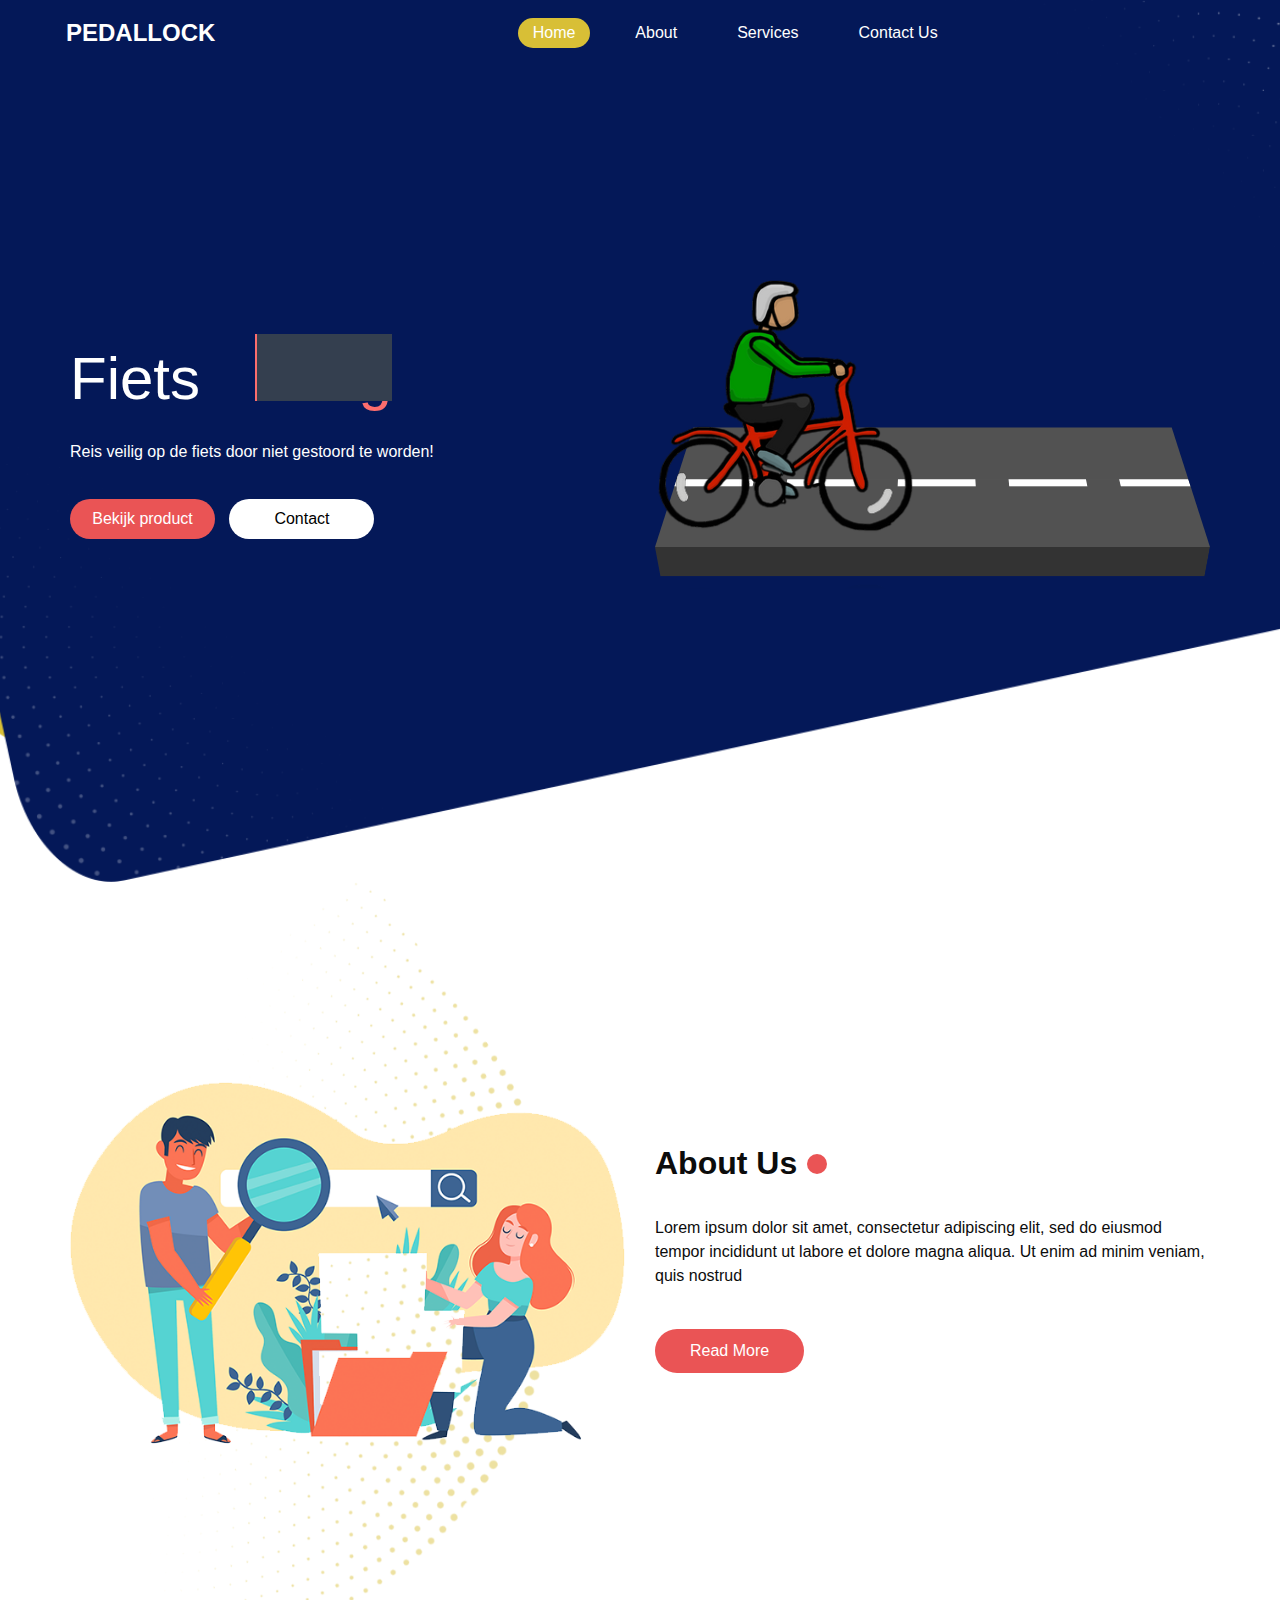
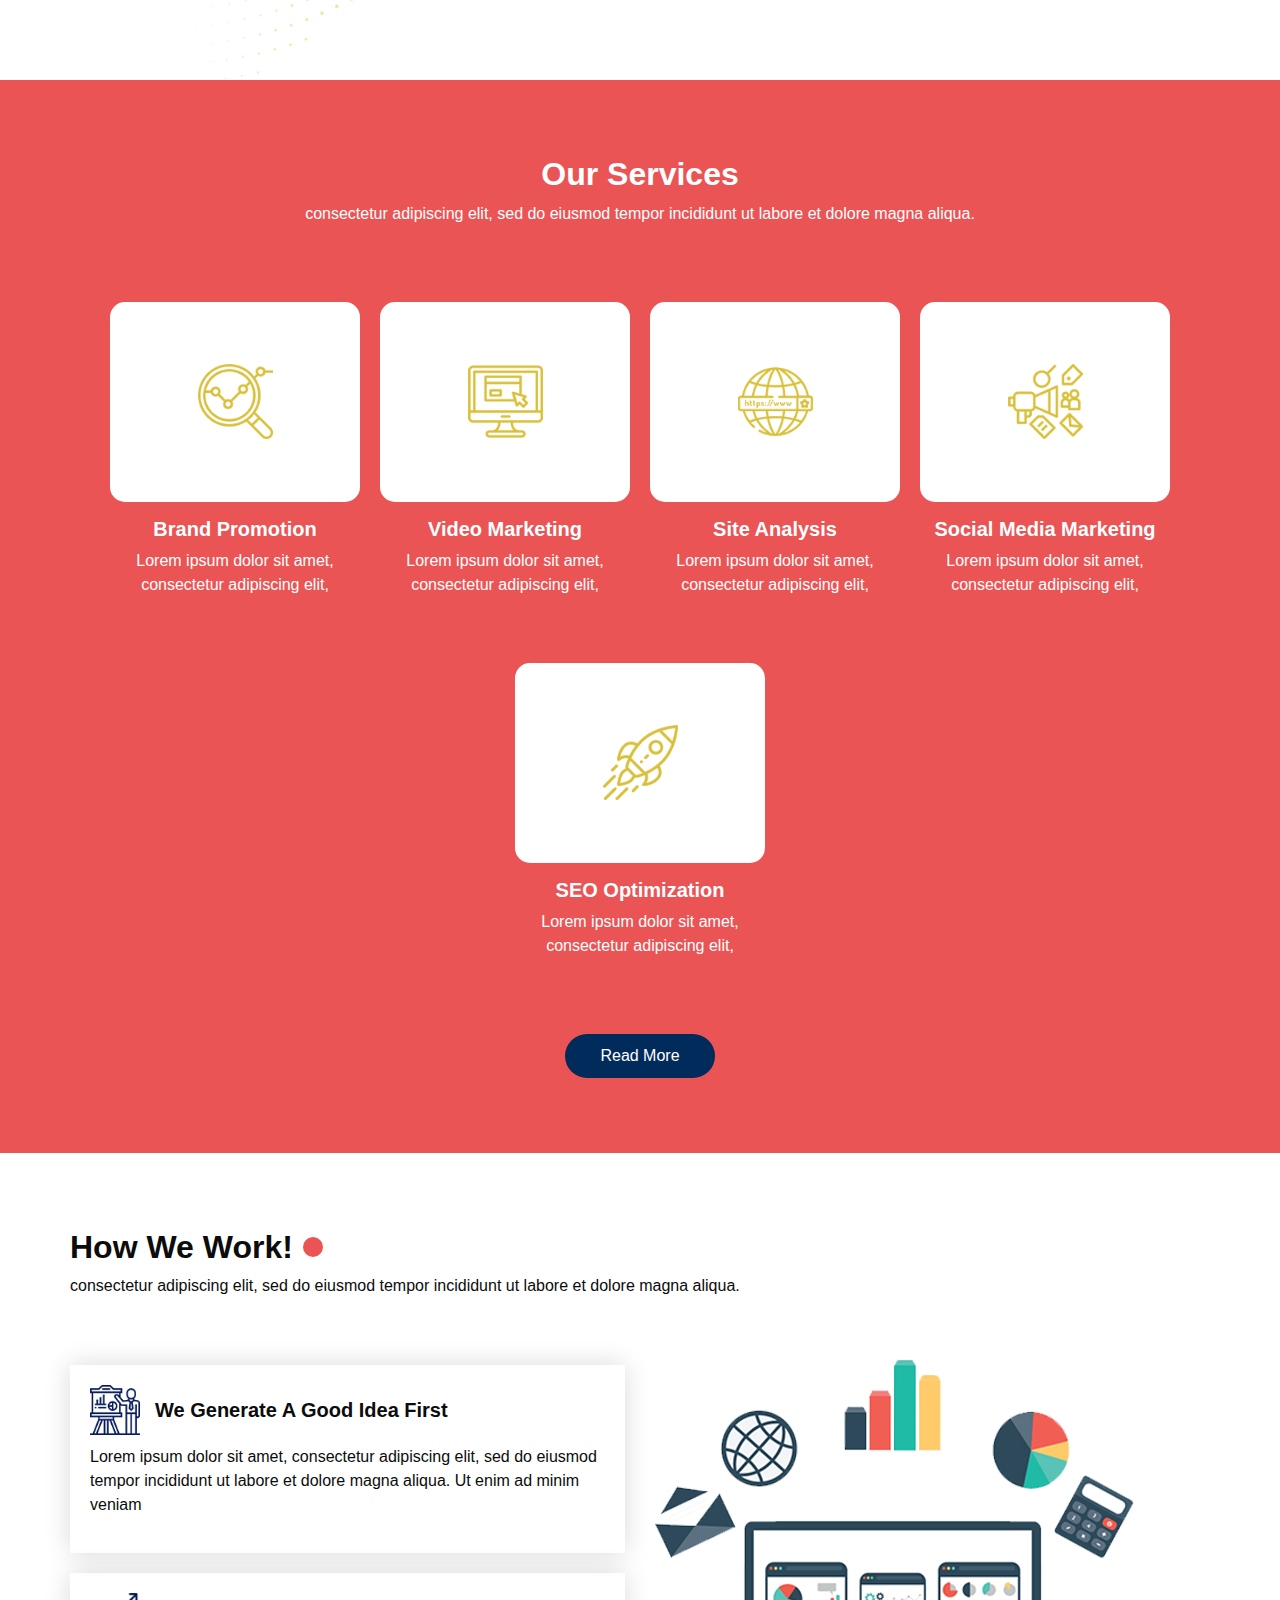
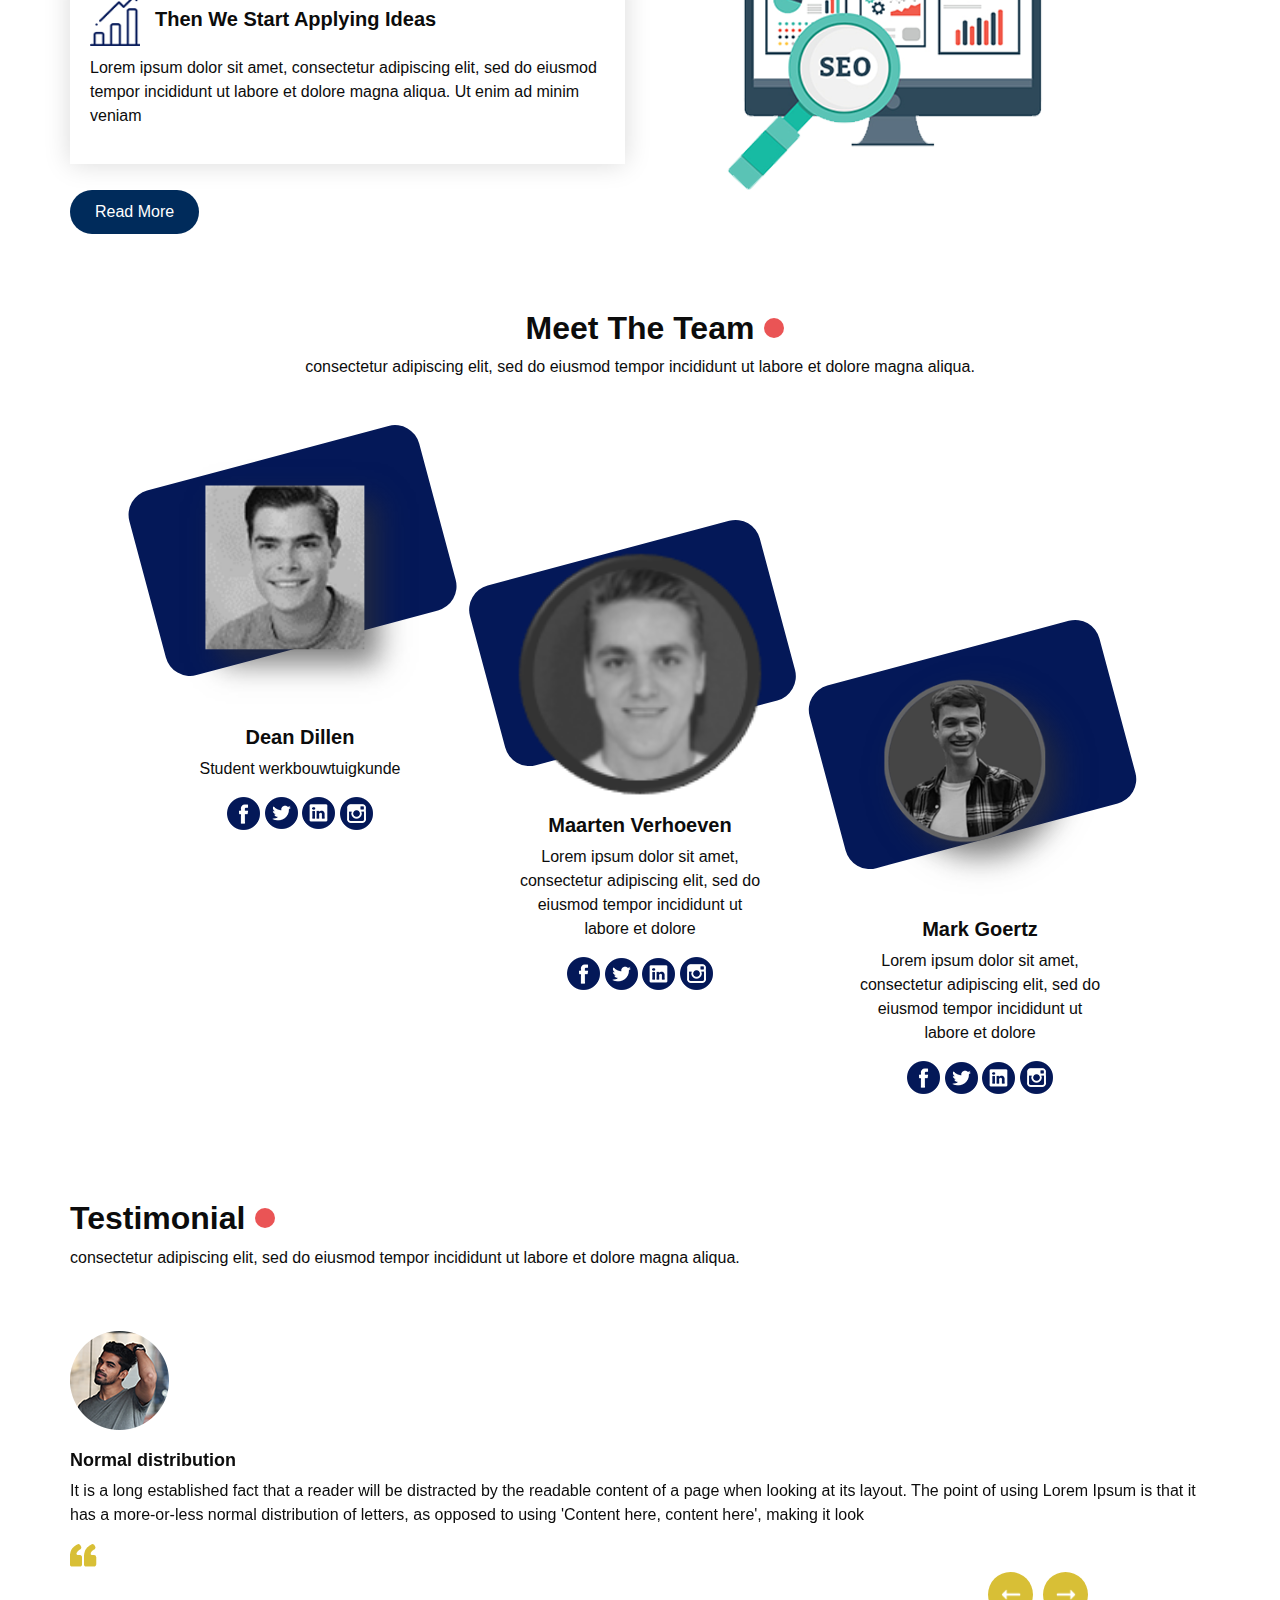
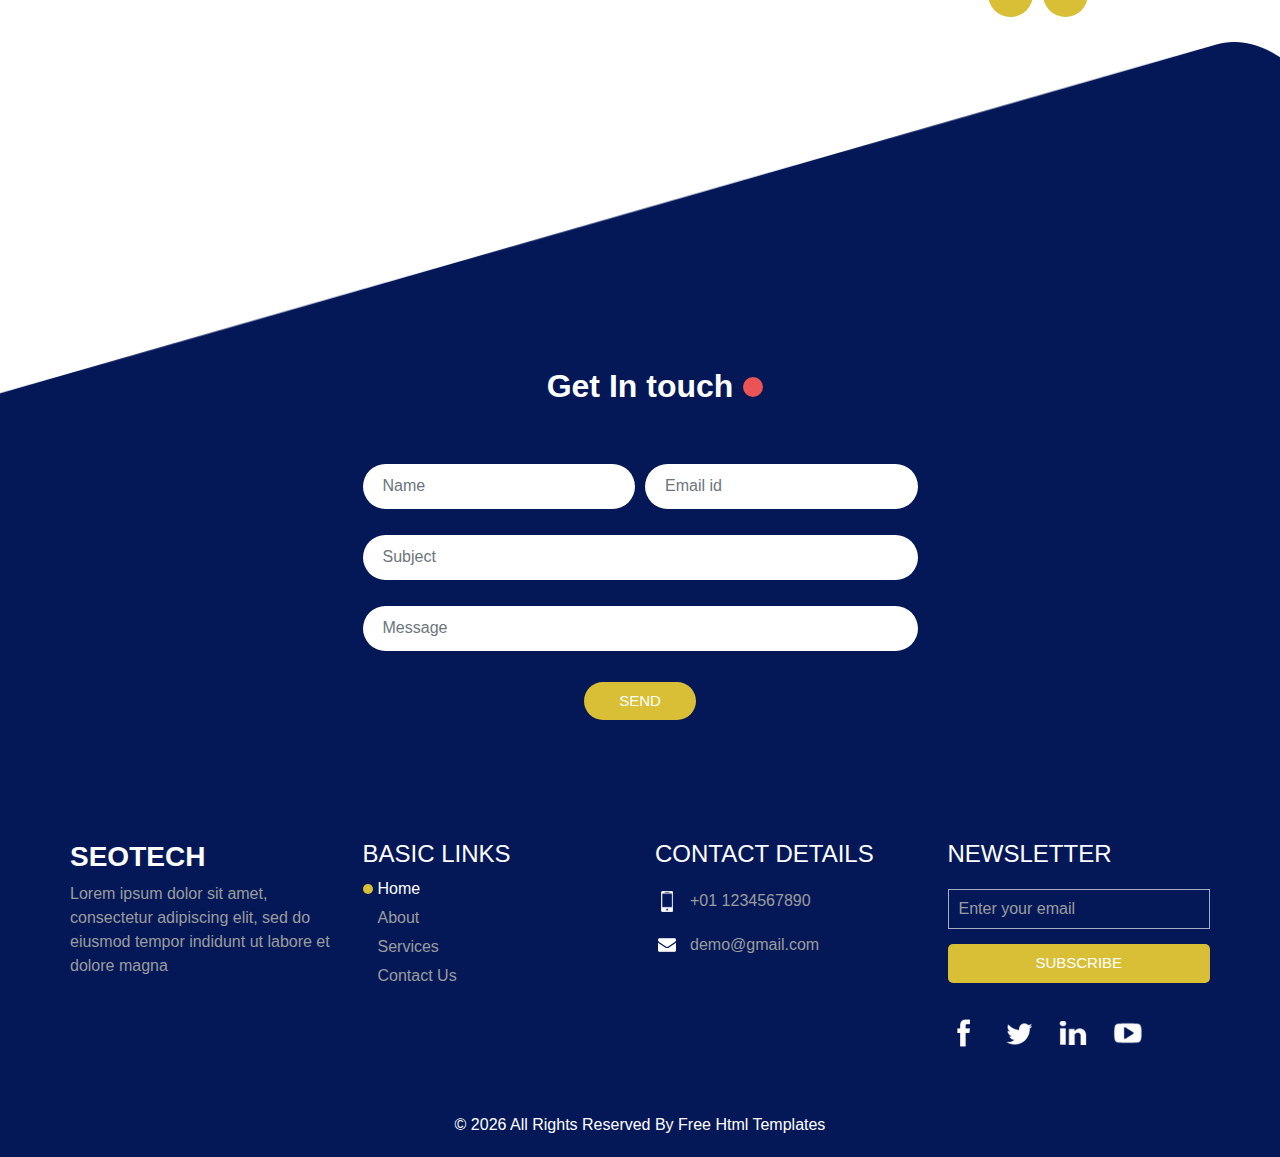
==== commit c11a8bcc: "Added bicycling animation." ====
--- a/index.html
+++ b/index.html
@@ -74,102 +74,37 @@
         <div class="row">
           <div class="col-md-6 ">
             <div class="detail_box">
-              <h1>
-                The best marketing
-              </h1>
+              <div class="wrapper">
+                <div class="static-txt">Fiets</div>
+                <ul class="dynamic-txts">
+                  <li><span>veilig</span></li>
+                  <li><span>sociaal</span></li>
+                  <li><span>onafgeleidt</span></li>
+                </ul>
+              </div>   
+                    
               <p>
-                It is a long established fact that a reader will be distracted by the readable content of a page
-                when looking
+                Reis veilig op de fiets door niet gestoord te worden!
               </p>
               <div class="btn-box">
                 <a href="" class="btn-1">
-                  Contact Us
+                  Bekijk product
                 </a>
-                <a href="" class="btn-2">
-                  Get A Quote
+                <a href="#contactLink" class="btn-2">
+                  Contact
                 </a>
               </div>
             </div>
           </div>
           <div class="col-md-6">
-            <div class="img-box">
-              <img src="images/slider-img.png" alt="">
-            </div>
-          </div>
-        </div>
-      </div>
-  </div>
-  <div class="carousel-item ">
-    <div class="container">
-      <div class="row">
-        <div class="col-md-6 ">
-          <div class="detail_box">
-            <h1>
-              The best marketing
-            </h1>
-            <p>
-              It is a long established fact that a reader will be distracted by the readable content of a page
-              when looking
-            </p>
-            <div class="btn-box">
-              <a href="" class="btn-1">
-                Contact Us
-              </a>
-              <a href="" class="btn-2">
-                Get A Quote
-              </a>
-            </div>
-          </div>
-        </div>
-        <div class="col-md-6">
-          <div class="img-box">
-            <img src="images/slider-img.png" alt="">
-          </div>
-        </div>
-      </div>
-    </div>
-  </div>
-  <div class="carousel-item ">
-    <div class="container">
-      <div class="row">
-        <div class="col-md-6 ">
-          <div class="detail_box">
-            <h1>
-              The best marketing
-            </h1>
-            <p>
-              It is a long established fact that a reader will be distracted by the readable content of a page
-              when looking
-            </p>
-            <div class="btn-box">
-              <a href="" class="btn-1">
-                Contact Us
-              </a>
-              <a href="" class="btn-2">
-                Get A Quote
-              </a>
-            </div>
-          </div>
-        </div>
-        <div class="col-md-6">
-          <div class="img-box">
-            <img src="images/slider-img.png" alt="">
-          </div>
-        </div>
-      </div>
-    </div>
-  </div>
-  </div>
-  <div class="carousel_btn-container">
-    <a class="carousel-control-prev" href="#carouselExampleIndicators" role="button" data-slide="prev">
-      <span class="sr-only">Previous</span>
-    </a>
-    <a class="carousel-control-next" href="#carouselExampleIndicators" role="button" data-slide="next">
-      <span class="sr-only">Next</span>
-    </a>
-  </div>
-  </div>
-  </section>
+            <div class="infinite">
+              <div class="cycling">
+              <div class="shadow"></div>
+            </div>
+          </div>
+        </div>
+      </div>
+    </section>
   <!-- end slider section -->
   </div>
 
--- a/css/style.css
+++ b/css/style.css
@@ -257,7 +257,7 @@
 }
 
 .slider_section .detail_box .btn-box {
-  margin: 30px -5px 0 -5px;
+  margin: 30px -5px 10% -5px;
 }
 
 .slider_section .detail_box .btn-box a {
@@ -292,6 +292,187 @@
 
 .slider_section .img-box img {
   width: 100%;
+}
+
+.wrapper{
+  display: flex;
+}
+.wrapper .static-txt{
+  color: #fff;
+  font-size: 60px;
+  font-weight: 400;
+}
+.wrapper .dynamic-txts{
+  margin-left: 15px;
+  height: 90px;
+  line-height: 90px;
+  overflow: hidden;
+}
+.dynamic-txts li{
+  list-style: none;
+  color: #FC6D6D;
+  font-size: 60px;
+  font-weight: 500;
+  position: relative;
+  top: 0;
+  animation: slide 12s steps(4) infinite;
+}
+@keyframes slide {
+  100%{
+    top: -360px;
+  }
+}
+.dynamic-txts li span{
+  position: relative;
+  margin: 5px 0;
+  line-height: 90px;
+}
+.dynamic-txts li span::after{
+  content: "";
+  position: absolute;
+  left: 0;
+  height: 100%;
+  width: 100%;
+  background: #343F4F;
+  border-left: 2px solid #FC6D6D;
+  animation: typing 3s steps(10) infinite;
+}
+@keyframes typing {
+  40%, 60%{
+    left: calc(100% + 30px);
+  }
+  100%{
+    left: 0;
+  }
+}
+
+.dynamic-txt li span{
+  position: relative;
+  margin: 5px 0;
+  line-height: 90px;
+}
+
+.dynamic-txt li span::after{
+  content: "";
+  position: absolute;
+  left: 0;
+  height: 100%;
+  width: 100%;
+  background: #343F4F;
+  border-left: 2px solid #FC6D6D;
+  animation: typing 3s steps(10) infinite;
+}
+
+@keyframes typing {
+  40%, 60%{
+    left: calc(100% + 30px);
+  }
+  100%{
+    left: 0;
+  }
+}
+
+
+.infinite{
+  position: relative;
+  width: auto;
+  top:75%;
+  height: 160px;
+  background-color: #525252;
+  transform-origin: bottom;
+  transform-style: preserve-3d;
+  transform: perspective(500px) rotateX(30deg);
+}
+
+.infinite::before{
+  content: '';
+  position: absolute;
+  top: 50%;
+  left: 0;
+  transform: translateY(-50%);
+  width: 100%;
+  height: 10px;
+  background:linear-gradient(90deg,#fff 0% 70%,
+  #525252 70%, #525252 100%);
+  background-size: 120px;
+  animation: animate-road 0.4s linear infinite;
+}
+
+@keyframes animate-road {
+ 0%
+ {
+  background-position: 0px;
+ }  
+ 100%{
+  background-position: -120px;
+ }
+}
+
+.infinite::after{
+  content: '';
+  position: absolute;
+  width: 100%;
+  height: 30px;
+  background-color: #333;
+  bottom: -30px;
+  transform-origin: top;
+  transform: perspective(500px) rotateX(-25deg);
+}
+
+.shadow {
+  position: absolute;
+  bottom: -92px;
+  left: 50%;
+  transform: translateX(-50%);
+  width: 95%;
+  height: 60px;
+  background:linear-gradient(#000 transparent);
+  opacity: 0.5;
+}
+
+.cycling{
+  position: absolute;
+  height: 320px;
+  background-image: url("../images/spritestrip.png");
+  width: calc(2322px/9);
+  overflow: hidden;
+  transform: translate(-50%, -50%) ;
+  transform:  rotateX(-25deg) translateY(-150px);
+
+  -webkit-box-reflect: below 1px linear-gradient(transparent 90% ,#0004);
+  animation: animate 0.8s steps(9) infinite, movebicycle 2s linear infinite;
+}
+@keyframes animate {
+  from{
+    background-position: 0;
+  }
+  to{
+    background-position: -2322px;
+  }
+  
+}
+
+@keyframes movebicycle {
+  0%{
+    left: 2%;
+  }
+  50%{
+    left:10.5%
+  }
+  60%{
+    left:10%
+  }
+  70%{
+    left:8.5%
+  }
+  85%{
+    left:5%
+  }
+
+  100%{
+    left: 2%;
+  }
+  
 }
 
 .slider_section .slider_number-container {
